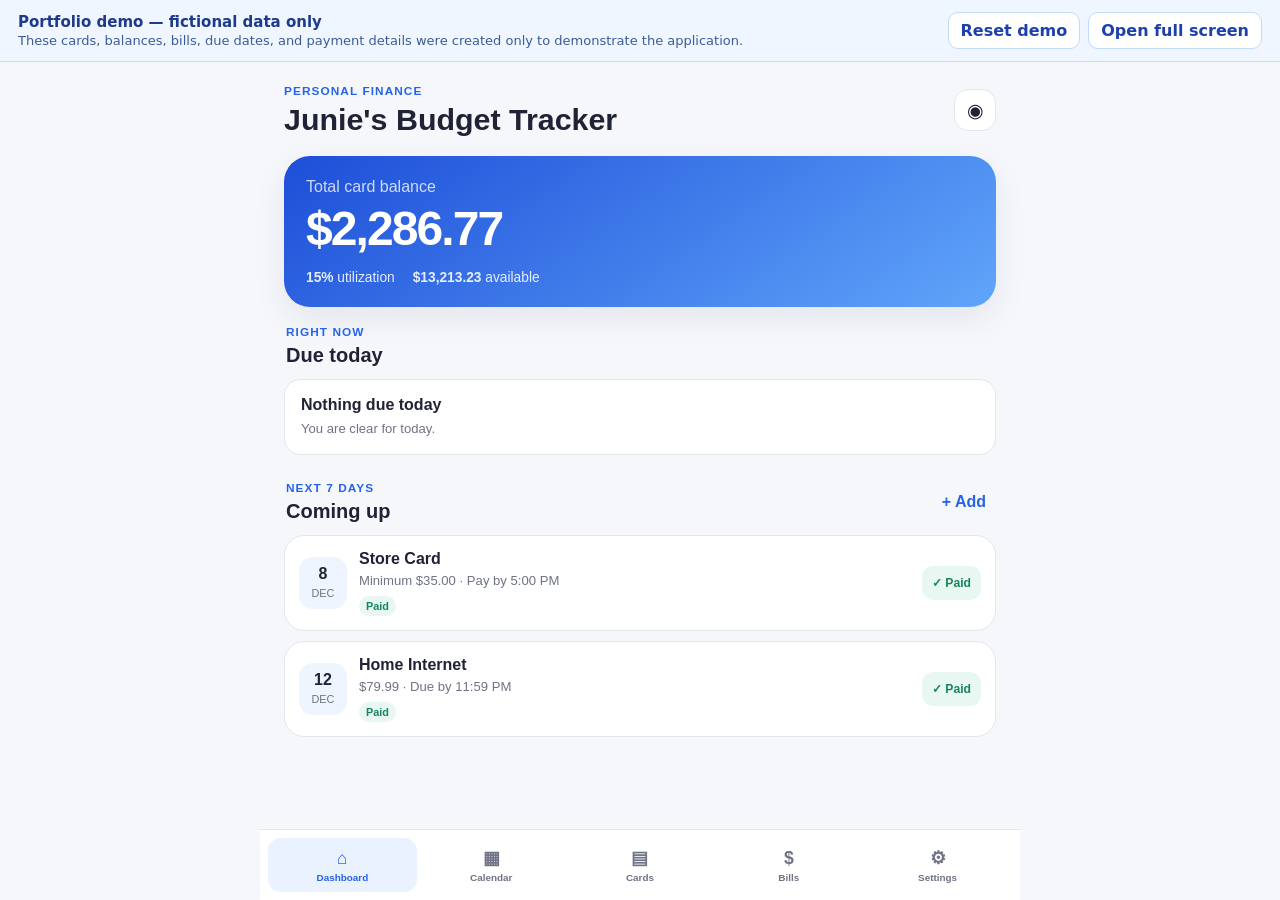
==== demo.html @ f412a0dd "Add portfolio demo page with fictional budget data" ====
<!doctype html>
<html lang="en">
<head>
  <meta charset="utf-8" />
  <meta name="viewport" content="width=device-width, initial-scale=1" />
  <meta name="theme-color" content="#2563eb" />
  <title>Junie's Budget Tracker — Portfolio Demo</title>
  <style>
    * { box-sizing: border-box; }
    html, body { margin: 0; width: 100%; height: 100%; font-family: Inter, ui-sans-serif, system-ui, -apple-system, BlinkMacSystemFont, "Segoe UI", sans-serif; background: #f5f7fb; color: #172033; }
    body { display: grid; grid-template-rows: auto 1fr; overflow: hidden; }
    .demo-bar { display: flex; align-items: center; justify-content: space-between; gap: 16px; padding: 12px 18px; background: #eff6ff; border-bottom: 1px solid #bfdbfe; color: #1e3a8a; }
    .demo-copy { min-width: 0; }
    .demo-copy strong { display: block; font-size: 15px; }
    .demo-copy span { display: block; margin-top: 2px; font-size: 13px; font-weight: 500; color: #3b5c9a; }
    .demo-actions { display: flex; gap: 8px; flex: 0 0 auto; }
    button, a { border: 1px solid #bfdbfe; border-radius: 10px; background: white; color: #1e40af; font: inherit; font-weight: 700; padding: 8px 12px; text-decoration: none; cursor: pointer; }
    button:hover, a:hover { background: #dbeafe; }
    iframe { display: block; width: 100%; height: 100%; border: 0; background: #f5f7fb; }
    @media (max-width: 680px) {
      .demo-bar { align-items: flex-start; flex-direction: column; padding: 10px 12px; gap: 8px; }
      .demo-actions { width: 100%; }
      button, a { flex: 1; text-align: center; padding: 7px 9px; font-size: 13px; }
    }
  </style>
</head>
<body>
  <header class="demo-bar">
    <div class="demo-copy">
      <strong>Portfolio demo — fictional data only</strong>
      <span>These cards, balances, bills, due dates, and payment details were created only to demonstrate the application.</span>
    </div>
    <div class="demo-actions">
      <button id="resetDemo" type="button">Reset demo</button>
      <a id="openFull" href="./" target="_blank" rel="noopener">Open full screen</a>
    </div>
  </header>
  <iframe id="appFrame" title="Junie's Budget Tracker demo" src="./"></iframe>

  <script>
    const STORAGE_KEY = 'junies-budget-tracker-v1';

    function monthKey(date = new Date()) {
      return `${date.getFullYear()}-${String(date.getMonth() + 1).padStart(2, '0')}`;
    }

    function seedDemo() {
      const currentMonth = monthKey();
      const demoState = {
        cards: [
          {
            id: 'demo-card-everyday', name: 'Everyday Rewards', balance: 684.22, limit: 5000,
            statementBalance: 684.22, minimumPayment: 45, dueDay: 18, dueTime: '17:00', autopay: false,
            notes: 'Fictional demo account', paidMonths: [], monthlyPaidAmounts: {},
            balanceAnchorMonth: currentMonth, monthlyBalanceOverrides: { [currentMonth]: 684.22 }
          },
          {
            id: 'demo-card-travel', name: 'Travel Card', balance: 1290.40, limit: 8000,
            statementBalance: 1290.40, minimumPayment: 60, dueDay: 24, dueTime: '20:00', autopay: true,
            notes: 'Fictional demo account', paidMonths: [], monthlyPaidAmounts: {},
            balanceAnchorMonth: currentMonth, monthlyBalanceOverrides: { [currentMonth]: 1290.40 }
          },
          {
            id: 'demo-card-store', name: 'Store Card', balance: 312.15, limit: 2500,
            statementBalance: 347.15, minimumPayment: 35, dueDay: 8, dueTime: '17:00', autopay: false,
            notes: 'Fictional demo account', paidMonths: [currentMonth], monthlyPaidAmounts: { [currentMonth]: 35 },
            balanceAnchorMonth: currentMonth, monthlyBalanceOverrides: { [currentMonth]: 312.15 }
          }
        ],
        bills: [
          { id: 'demo-bill-rent', name: 'Rent', amount: 1450, recurring: true, recurrenceType: 'monthly', dueDay: 1, category: 'Housing', autopay: false, notes: 'Fictional demo bill', paidMonths: [currentMonth] },
          { id: 'demo-bill-internet', name: 'Home Internet', amount: 79.99, recurring: true, recurrenceType: 'monthly', dueDay: 12, dueTime: '23:59', category: 'Utilities', autopay: true, notes: 'Fictional demo bill', paidMonths: [currentMonth] },
          { id: 'demo-bill-insurance', name: 'Car Insurance', amount: 142.50, recurring: true, recurrenceType: 'monthly', dueDay: 16, category: 'Transportation', autopay: true, notes: 'Fictional demo bill', paidMonths: [] },
          { id: 'demo-bill-phone', name: 'Phone', amount: 65, recurring: true, recurrenceType: 'monthly', dueDay: 20, category: 'Utilities', autopay: false, notes: 'Fictional demo bill', paidMonths: [] },
          { id: 'demo-bill-streaming', name: 'Streaming Bundle', amount: 18.99, recurring: true, recurrenceType: 'monthly', dueDay: 25, category: 'Subscriptions', autopay: true, notes: 'Fictional demo bill', paidMonths: [] }
        ],
        settings: { hideByDefault: false }
      };
      localStorage.setItem(STORAGE_KEY, JSON.stringify(demoState));
    }

    seedDemo();

    const frame = document.getElementById('appFrame');
    document.getElementById('resetDemo').addEventListener('click', () => {
      seedDemo();
      frame.src = `./?demo-reset=${Date.now()}`;
    });
    document.getElementById('openFull').addEventListener('click', () => seedDemo());
  </script>
</body>
</html>
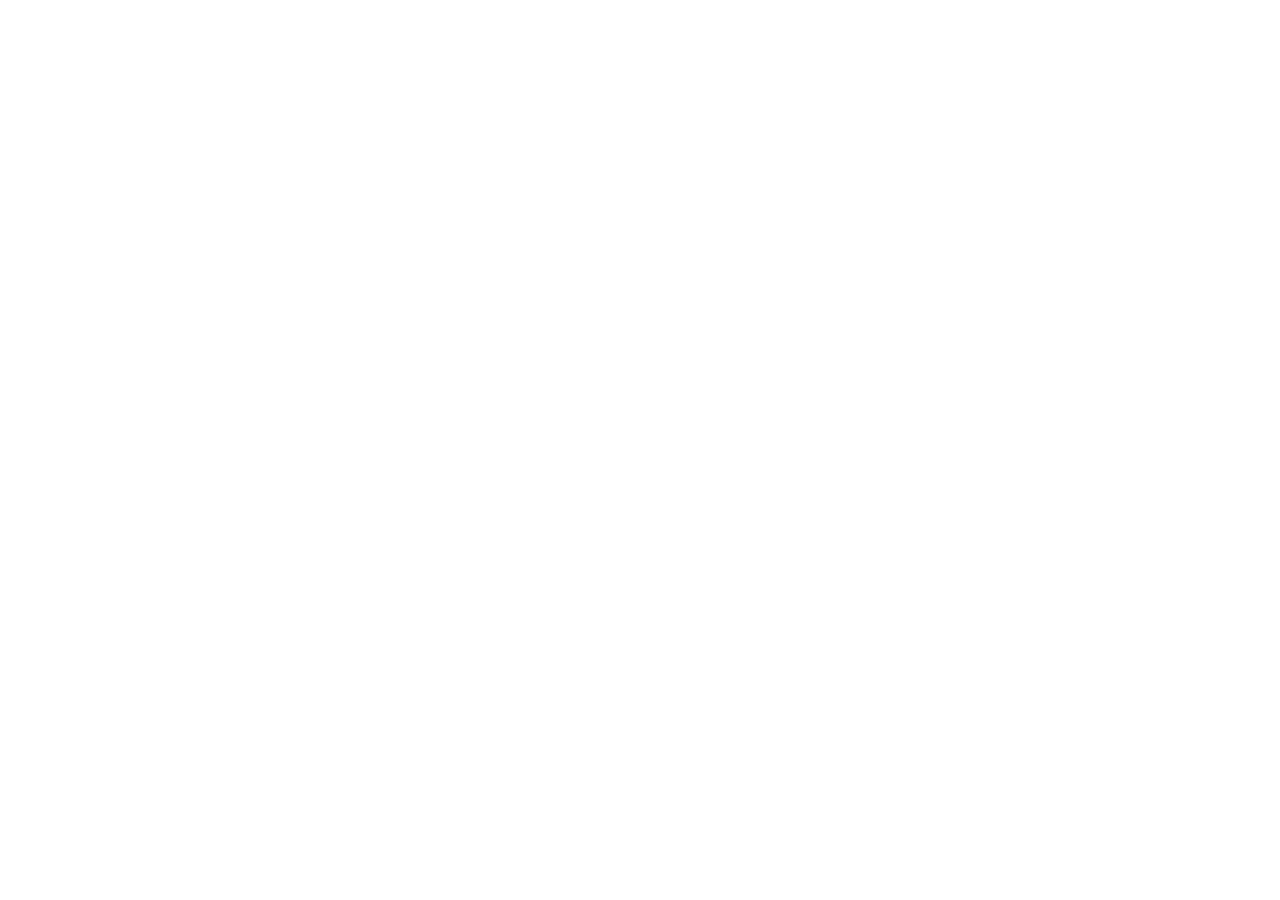
==== commit 8313d5fa: "Isolate portfolio demo from normal tracker storage" ====
--- a/demo.html
+++ b/demo.html
@@ -3,90 +3,23 @@
 <head>
   <meta charset="utf-8" />
   <meta name="viewport" content="width=device-width, initial-scale=1" />
-  <meta name="theme-color" content="#2563eb" />
+  <meta name="robots" content="noindex" />
   <title>Junie's Budget Tracker — Portfolio Demo</title>
+  <meta http-equiv="refresh" content="0; url=https://junies-budget-tracker-jsclc.vercel.app/?demo=1" />
   <style>
-    * { box-sizing: border-box; }
-    html, body { margin: 0; width: 100%; height: 100%; font-family: Inter, ui-sans-serif, system-ui, -apple-system, BlinkMacSystemFont, "Segoe UI", sans-serif; background: #f5f7fb; color: #172033; }
-    body { display: grid; grid-template-rows: auto 1fr; overflow: hidden; }
-    .demo-bar { display: flex; align-items: center; justify-content: space-between; gap: 16px; padding: 12px 18px; background: #eff6ff; border-bottom: 1px solid #bfdbfe; color: #1e3a8a; }
-    .demo-copy { min-width: 0; }
-    .demo-copy strong { display: block; font-size: 15px; }
-    .demo-copy span { display: block; margin-top: 2px; font-size: 13px; font-weight: 500; color: #3b5c9a; }
-    .demo-actions { display: flex; gap: 8px; flex: 0 0 auto; }
-    button, a { border: 1px solid #bfdbfe; border-radius: 10px; background: white; color: #1e40af; font: inherit; font-weight: 700; padding: 8px 12px; text-decoration: none; cursor: pointer; }
-    button:hover, a:hover { background: #dbeafe; }
-    iframe { display: block; width: 100%; height: 100%; border: 0; background: #f5f7fb; }
-    @media (max-width: 680px) {
-      .demo-bar { align-items: flex-start; flex-direction: column; padding: 10px 12px; gap: 8px; }
-      .demo-actions { width: 100%; }
-      button, a { flex: 1; text-align: center; padding: 7px 9px; font-size: 13px; }
-    }
+    body { margin: 0; min-height: 100vh; display: grid; place-items: center; padding: 24px; box-sizing: border-box; font-family: Inter, ui-sans-serif, system-ui, -apple-system, BlinkMacSystemFont, "Segoe UI", sans-serif; background: #f5f7fb; color: #172033; }
+    main { max-width: 620px; padding: 28px; border: 1px solid #dbe3ef; border-radius: 20px; background: white; box-shadow: 0 12px 36px rgba(15, 23, 42, .08); }
+    h1 { margin: 0 0 10px; }
+    p { line-height: 1.6; color: #5b677d; }
+    a { color: #1d4ed8; font-weight: 700; }
   </style>
 </head>
 <body>
-  <header class="demo-bar">
-    <div class="demo-copy">
-      <strong>Portfolio demo — fictional data only</strong>
-      <span>These cards, balances, bills, due dates, and payment details were created only to demonstrate the application.</span>
-    </div>
-    <div class="demo-actions">
-      <button id="resetDemo" type="button">Reset demo</button>
-      <a id="openFull" href="./" target="_blank" rel="noopener">Open full screen</a>
-    </div>
-  </header>
-  <iframe id="appFrame" title="Junie's Budget Tracker demo" src="./"></iframe>
-
-  <script>
-    const STORAGE_KEY = 'junies-budget-tracker-v1';
-
-    function monthKey(date = new Date()) {
-      return `${date.getFullYear()}-${String(date.getMonth() + 1).padStart(2, '0')}`;
-    }
-
-    function seedDemo() {
-      const currentMonth = monthKey();
-      const demoState = {
-        cards: [
-          {
-            id: 'demo-card-everyday', name: 'Everyday Rewards', balance: 684.22, limit: 5000,
-            statementBalance: 684.22, minimumPayment: 45, dueDay: 18, dueTime: '17:00', autopay: false,
-            notes: 'Fictional demo account', paidMonths: [], monthlyPaidAmounts: {},
-            balanceAnchorMonth: currentMonth, monthlyBalanceOverrides: { [currentMonth]: 684.22 }
-          },
-          {
-            id: 'demo-card-travel', name: 'Travel Card', balance: 1290.40, limit: 8000,
-            statementBalance: 1290.40, minimumPayment: 60, dueDay: 24, dueTime: '20:00', autopay: true,
-            notes: 'Fictional demo account', paidMonths: [], monthlyPaidAmounts: {},
-            balanceAnchorMonth: currentMonth, monthlyBalanceOverrides: { [currentMonth]: 1290.40 }
-          },
-          {
-            id: 'demo-card-store', name: 'Store Card', balance: 312.15, limit: 2500,
-            statementBalance: 347.15, minimumPayment: 35, dueDay: 8, dueTime: '17:00', autopay: false,
-            notes: 'Fictional demo account', paidMonths: [currentMonth], monthlyPaidAmounts: { [currentMonth]: 35 },
-            balanceAnchorMonth: currentMonth, monthlyBalanceOverrides: { [currentMonth]: 312.15 }
-          }
-        ],
-        bills: [
-          { id: 'demo-bill-rent', name: 'Rent', amount: 1450, recurring: true, recurrenceType: 'monthly', dueDay: 1, category: 'Housing', autopay: false, notes: 'Fictional demo bill', paidMonths: [currentMonth] },
-          { id: 'demo-bill-internet', name: 'Home Internet', amount: 79.99, recurring: true, recurrenceType: 'monthly', dueDay: 12, dueTime: '23:59', category: 'Utilities', autopay: true, notes: 'Fictional demo bill', paidMonths: [currentMonth] },
-          { id: 'demo-bill-insurance', name: 'Car Insurance', amount: 142.50, recurring: true, recurrenceType: 'monthly', dueDay: 16, category: 'Transportation', autopay: true, notes: 'Fictional demo bill', paidMonths: [] },
-          { id: 'demo-bill-phone', name: 'Phone', amount: 65, recurring: true, recurrenceType: 'monthly', dueDay: 20, category: 'Utilities', autopay: false, notes: 'Fictional demo bill', paidMonths: [] },
-          { id: 'demo-bill-streaming', name: 'Streaming Bundle', amount: 18.99, recurring: true, recurrenceType: 'monthly', dueDay: 25, category: 'Subscriptions', autopay: true, notes: 'Fictional demo bill', paidMonths: [] }
-        ],
-        settings: { hideByDefault: false }
-      };
-      localStorage.setItem(STORAGE_KEY, JSON.stringify(demoState));
-    }
-
-    seedDemo();
-
-    const frame = document.getElementById('appFrame');
-    document.getElementById('resetDemo').addEventListener('click', () => {
-      seedDemo();
-      frame.src = `./?demo-reset=${Date.now()}`;
-    });
-    document.getElementById('openFull').addEventListener('click', () => seedDemo());
-  </script>
+  <main>
+    <h1>Opening the portfolio demo…</h1>
+    <p>The demo uses fictional financial data and a separate browser-storage origin from the normal tracker.</p>
+    <p><a href="https://junies-budget-tracker-jsclc.vercel.app/?demo=1">Open the demo</a></p>
+  </main>
+  <script>window.location.replace('https://junies-budget-tracker-jsclc.vercel.app/?demo=1');</script>
 </body>
-</html>
+</html>
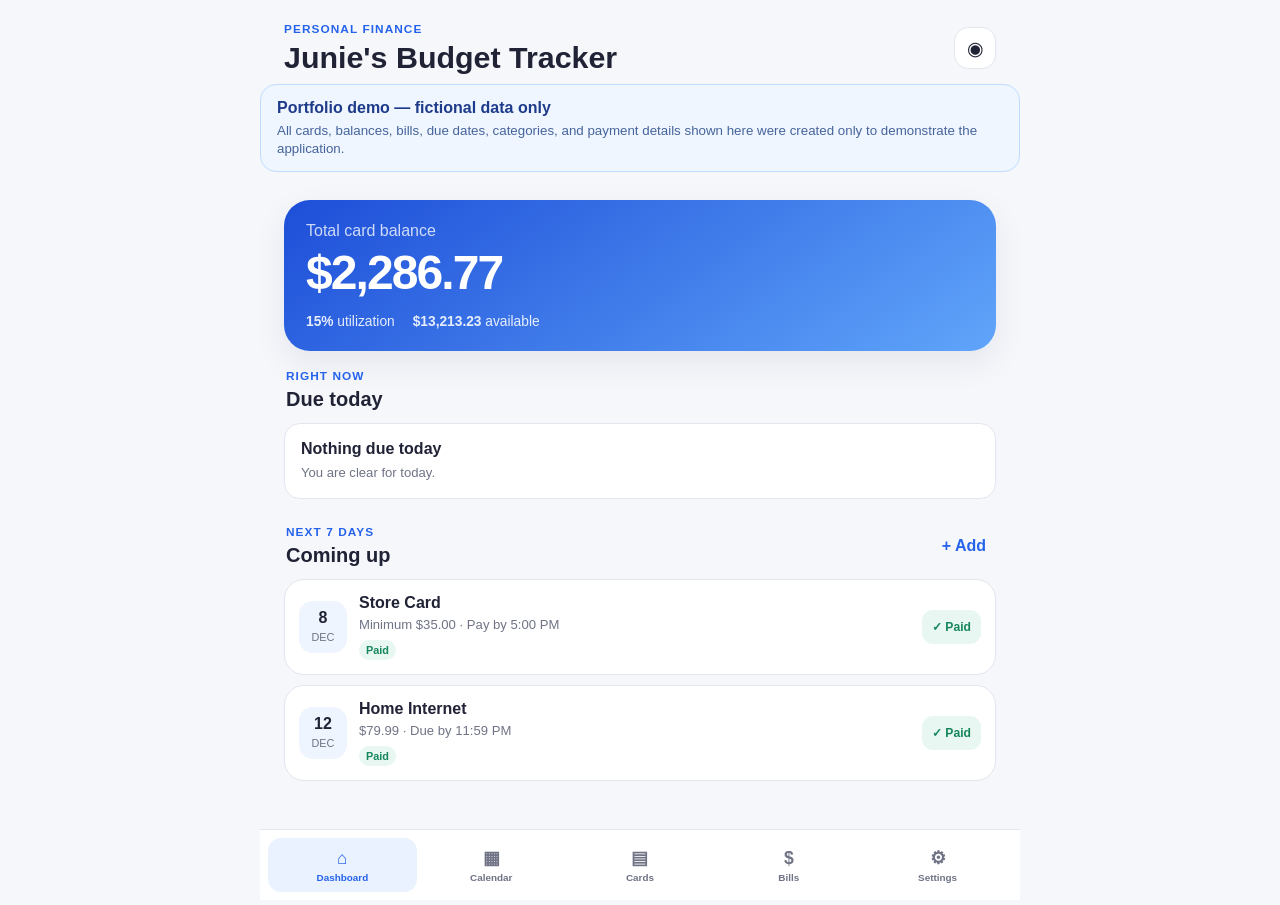
==== commit b66c4f1e: "Make portfolio demo public with isolated local storage" ====
--- a/demo.html
+++ b/demo.html
@@ -2,24 +2,126 @@
 <html lang="en">
 <head>
   <meta charset="utf-8" />
-  <meta name="viewport" content="width=device-width, initial-scale=1" />
+  <meta name="viewport" content="width=device-width, initial-scale=1, viewport-fit=cover" />
+  <meta name="theme-color" content="#2563eb" />
   <meta name="robots" content="noindex" />
+  <meta name="description" content="Portfolio demo of Junie's Budget Tracker using fictional financial data." />
   <title>Junie's Budget Tracker — Portfolio Demo</title>
-  <meta http-equiv="refresh" content="0; url=https://junies-budget-tracker-jsclc.vercel.app/?demo=1" />
+  <link rel="icon" href="icon.svg" type="image/svg+xml" />
+  <link rel="stylesheet" href="styles.css" />
+  <link rel="stylesheet" href="payments.css" />
+  <link rel="stylesheet" href="v11.css" />
+  <link rel="stylesheet" href="v12.css" />
   <style>
-    body { margin: 0; min-height: 100vh; display: grid; place-items: center; padding: 24px; box-sizing: border-box; font-family: Inter, ui-sans-serif, system-ui, -apple-system, BlinkMacSystemFont, "Segoe UI", sans-serif; background: #f5f7fb; color: #172033; }
-    main { max-width: 620px; padding: 28px; border: 1px solid #dbe3ef; border-radius: 20px; background: white; box-shadow: 0 12px 36px rgba(15, 23, 42, .08); }
-    h1 { margin: 0 0 10px; }
-    p { line-height: 1.6; color: #5b677d; }
-    a { color: #1d4ed8; font-weight: 700; }
+    :root { --surface-soft: #eef5ff; --accent: #2563eb; --accent-dark: #1d4ed8; --accent-soft: #eaf2ff; }
+    button:focus-visible, input:focus-visible, textarea:focus-visible { outline-color: rgba(37, 99, 235, 0.28); }
+    .hero-card { background: linear-gradient(145deg, #1d4ed8, #60a5fa); }
+    .portfolio-demo-banner { margin: 0 auto 18px; max-width: 1080px; padding: 12px 16px; border: 1px solid #bfdbfe; border-radius: 16px; background: #eff6ff; color: #1e3a8a; font-weight: 700; line-height: 1.4; }
+    .portfolio-demo-banner small { display: block; margin-top: 2px; color: #46649b; font-weight: 500; }
   </style>
 </head>
 <body>
-  <main>
-    <h1>Opening the portfolio demo…</h1>
-    <p>The demo uses fictional financial data and a separate browser-storage origin from the normal tracker.</p>
-    <p><a href="https://junies-budget-tracker-jsclc.vercel.app/?demo=1">Open the demo</a></p>
-  </main>
-  <script>window.location.replace('https://junies-budget-tracker-jsclc.vercel.app/?demo=1');</script>
+  <div class="app-shell">
+    <header class="topbar">
+      <div>
+        <p class="eyebrow">Personal finance</p>
+        <h1>Junie's Budget Tracker</h1>
+      </div>
+      <button class="icon-button" id="privacyToggle" type="button" aria-label="Hide balances" title="Hide balances">◉</button>
+    </header>
+
+    <aside class="portfolio-demo-banner" role="note">
+      Portfolio demo — fictional data only
+      <small>All cards, balances, bills, due dates, categories, and payment details shown here were created only to demonstrate the application.</small>
+    </aside>
+
+    <main>
+      <section class="view active" id="dashboardView" aria-labelledby="dashboardTab">
+        <div class="hero-card">
+          <div><p class="muted">Total card balance</p><p class="hero-amount money" id="totalBalance">$0.00</p></div>
+          <div class="hero-meta"><span><strong id="utilization">0%</strong> utilization</span><span><strong class="money" id="availableCredit">$0.00</strong> available</span></div>
+        </div>
+        <div class="metric-grid">
+          <article class="metric-card"><span class="metric-label">Due this month</span><strong class="metric-value money" id="dueThisMonth">$0.00</strong></article>
+          <article class="metric-card"><span class="metric-label">Remaining</span><strong class="metric-value money" id="remainingThisMonth">$0.00</strong></article>
+          <article class="metric-card"><span class="metric-label">Next payment</span><strong class="metric-value" id="nextPayment">Nothing due</strong></article>
+          <article class="metric-card"><span class="metric-label">Paid</span><strong class="metric-value" id="paidCount">0 / 0</strong></article>
+        </div>
+        <div class="section-heading"><div><p class="eyebrow">This month</p><h2>Upcoming payments</h2></div><button class="text-button" id="quickAddButton" type="button">+ Add</button></div>
+        <div class="stack" id="upcomingList"></div>
+      </section>
+
+      <section class="view" id="calendarView" aria-labelledby="calendarTab" hidden>
+        <div class="calendar-toolbar"><button class="icon-button" id="prevMonth" type="button" aria-label="Previous month">‹</button><div class="calendar-title-wrap"><p class="eyebrow">Due-date calendar</p><h2 id="calendarTitle">Month</h2></div><button class="icon-button" id="nextMonth" type="button" aria-label="Next month">›</button></div>
+        <div class="calendar-weekdays" aria-hidden="true"><span>Sun</span><span>Mon</span><span>Tue</span><span>Wed</span><span>Thu</span><span>Fri</span><span>Sat</span></div>
+        <div class="calendar-grid" id="calendarGrid"></div>
+        <p class="helper">Tap a payment in the calendar to edit it or mark it paid.</p>
+      </section>
+
+      <section class="view" id="accountsView" aria-labelledby="accountsTab" hidden>
+        <div class="section-heading top-section-heading"><div><p class="eyebrow">Manage</p><h2>Cards & bills</h2></div><button class="primary-button compact" id="addItemButton" type="button">+ Add</button></div>
+        <div class="segmented" role="tablist" aria-label="Cards and bills"><button class="segment active" id="cardsSegment" type="button" role="tab" aria-selected="true">Credit cards</button><button class="segment" id="billsSegment" type="button" role="tab" aria-selected="false">Bills</button></div>
+        <div class="stack" id="cardsList"></div><div class="stack" id="billsList" hidden></div>
+      </section>
+
+      <section class="view" id="settingsView" aria-labelledby="settingsTab" hidden>
+        <div class="top-section-heading"><p class="eyebrow">Preferences</p><h2>Settings & backup</h2></div>
+        <div class="settings-group"><div class="setting-row"><div><strong>Hide balances by default</strong><p class="muted">Mask dollar amounts whenever you open the tracker.</p></div><label class="switch" aria-label="Hide balances by default"><input type="checkbox" id="hideByDefault" /><span></span></label></div></div>
+        <div class="settings-group"><h3>Backup your data</h3><p class="muted">Version 1 stores your information only in this browser. Export a backup before clearing browser data or switching phones.</p><div class="button-row"><button class="secondary-button" id="exportButton" type="button">Export backup</button><button class="secondary-button" id="importButton" type="button">Import backup</button><input id="importFile" type="file" accept="application/json,.json" hidden /></div></div>
+        <div class="settings-group danger-zone"><h3>Monthly status</h3><p class="muted">Clear paid checkmarks for the currently selected calendar month without deleting your cards or bills.</p><button class="secondary-button" id="resetPaidButton" type="button">Reset this month's paid status</button></div>
+        <div class="privacy-note"><strong>Privacy note</strong><p>Use card nicknames only. Do not enter full card numbers, passwords, security codes, or bank account numbers.</p></div>
+      </section>
+    </main>
+
+    <nav class="bottom-nav" aria-label="Primary navigation"><button class="nav-item active" id="dashboardTab" data-view="dashboardView" type="button"><span>⌂</span>Dashboard</button><button class="nav-item" id="calendarTab" data-view="calendarView" type="button"><span>▦</span>Calendar</button><button class="nav-item" id="accountsTab" data-view="accountsView" type="button"><span>▤</span>Cards & bills</button><button class="nav-item" id="settingsTab" data-view="settingsView" type="button"><span>⚙</span>Settings</button></nav>
+  </div>
+
+  <dialog id="itemDialog">
+    <form method="dialog" id="itemForm" class="dialog-card">
+      <div class="dialog-header"><div><p class="eyebrow" id="dialogEyebrow">New item</p><h2 id="dialogTitle">Add credit card</h2></div><button class="icon-button" id="closeDialogButton" value="cancel" aria-label="Close">×</button></div>
+      <input type="hidden" id="itemId" /><input type="hidden" id="itemType" />
+      <label><span>Name</span><input id="itemName" type="text" maxlength="50" placeholder="e.g. Discover" required /></label>
+      <div id="cardFields"><div class="field-grid"><label><span>Current balance</span><input id="cardBalance" type="number" min="0" step="0.01" inputmode="decimal" /></label><label><span>Credit limit</span><input id="cardLimit" type="number" min="0" step="0.01" inputmode="decimal" /></label></div><div class="field-grid"><label><span>Statement balance</span><input id="statementBalance" type="number" min="0" step="0.01" inputmode="decimal" /></label><label><span>Minimum payment</span><input id="minimumPayment" type="number" min="0" step="0.01" inputmode="decimal" /></label></div><label><span>Monthly due day</span><input id="cardDueDay" type="number" min="1" max="31" inputmode="numeric" placeholder="24" /></label></div>
+      <div id="billFields" hidden><label><span>Amount</span><input id="billAmount" type="number" min="0" step="0.01" inputmode="decimal" /></label><label class="checkbox-row"><input id="billRecurring" type="checkbox" checked /> <span>Repeats every month</span></label><label id="billDueDayWrap"><span>Monthly due day</span><input id="billDueDay" type="number" min="1" max="31" inputmode="numeric" placeholder="15" /></label><label id="billDateWrap" hidden><span>One-time due date</span><input id="billDate" type="date" /></label></div>
+      <label><span>Notes <small>(optional)</small></span><textarea id="itemNotes" rows="3" maxlength="200" placeholder="Anything helpful to remember"></textarea></label>
+      <div class="dialog-actions"><button class="danger-button" id="deleteItemButton" type="button" hidden>Delete</button><span class="dialog-spacer"></span><button class="secondary-button" value="cancel" type="button" id="cancelDialogButton">Cancel</button><button class="primary-button" type="submit">Save</button></div>
+    </form>
+  </dialog>
+
+  <div class="toast" id="toast" role="status" aria-live="polite"></div>
+  <script>
+    (async () => {
+      const demoStorageKey = 'junies-budget-tracker-demo-v1';
+      const currentMonth = `${new Date().getFullYear()}-${String(new Date().getMonth() + 1).padStart(2, '0')}`;
+      const demoState = {
+        cards: [
+          { id: 'demo-card-everyday', name: 'Everyday Rewards', balance: 684.22, limit: 5000, statementBalance: 684.22, minimumPayment: 45, dueDay: 18, dueTime: '17:00', autopay: false, notes: 'Fictional demo account', paidMonths: [], monthlyPaidAmounts: {}, balanceAnchorMonth: currentMonth, monthlyBalanceOverrides: { [currentMonth]: 684.22 } },
+          { id: 'demo-card-travel', name: 'Travel Card', balance: 1290.40, limit: 8000, statementBalance: 1290.40, minimumPayment: 60, dueDay: 24, dueTime: '20:00', autopay: true, notes: 'Fictional demo account', paidMonths: [], monthlyPaidAmounts: {}, balanceAnchorMonth: currentMonth, monthlyBalanceOverrides: { [currentMonth]: 1290.40 } },
+          { id: 'demo-card-store', name: 'Store Card', balance: 312.15, limit: 2500, statementBalance: 347.15, minimumPayment: 35, dueDay: 8, dueTime: '17:00', autopay: false, notes: 'Fictional demo account', paidMonths: [currentMonth], monthlyPaidAmounts: { [currentMonth]: 35 }, balanceAnchorMonth: currentMonth, monthlyBalanceOverrides: { [currentMonth]: 312.15 } }
+        ],
+        bills: [
+          { id: 'demo-bill-rent', name: 'Rent', amount: 1450, recurring: true, recurrenceType: 'monthly', dueDay: 1, category: 'Housing', autopay: false, notes: 'Fictional demo bill', paidMonths: [currentMonth] },
+          { id: 'demo-bill-internet', name: 'Home Internet', amount: 79.99, recurring: true, recurrenceType: 'monthly', dueDay: 12, dueTime: '23:59', category: 'Utilities', autopay: true, notes: 'Fictional demo bill', paidMonths: [currentMonth] },
+          { id: 'demo-bill-insurance', name: 'Car Insurance', amount: 142.50, recurring: true, recurrenceType: 'monthly', dueDay: 16, category: 'Transportation', autopay: true, notes: 'Fictional demo bill', paidMonths: [] },
+          { id: 'demo-bill-phone', name: 'Phone', amount: 65, recurring: true, recurrenceType: 'monthly', dueDay: 20, category: 'Utilities', autopay: false, notes: 'Fictional demo bill', paidMonths: [] },
+          { id: 'demo-bill-streaming', name: 'Streaming Bundle', amount: 18.99, recurring: true, recurrenceType: 'monthly', dueDay: 25, category: 'Subscriptions', autopay: true, notes: 'Fictional demo bill', paidMonths: [] }
+        ],
+        settings: { hideByDefault: false }
+      };
+      localStorage.setItem(demoStorageKey, JSON.stringify(demoState));
+
+      const files = ['app.js', 'payments.js', 'v11.js', 'push.js', 'v12.js'];
+      const source = await Promise.all(files.map(async (file) => {
+        const response = await fetch(file, { cache: 'no-store' });
+        if (!response.ok) throw new Error(`Unable to load ${file}`);
+        return response.text();
+      }));
+      source[0] = source[0].replace("const STORAGE_KEY = 'junies-budget-tracker-v1';", `const STORAGE_KEY = '${demoStorageKey}';`);
+      new Function(source.join('\n;\n'))();
+    })().catch((error) => {
+      console.error(error);
+      document.querySelector('main').innerHTML = '<div class="empty-state"><strong>Demo could not load</strong><p>Please refresh the page.</p></div>';
+    });
+  </script>
 </body>
 </html>
--- a/styles.css
+++ b/styles.css
@@ -0,0 +1,169 @@
+:root {
+  --bg: #f6f7fb;
+  --surface: #ffffff;
+  --surface-soft: #f0efff;
+  --text: #202235;
+  --muted: #6f7385;
+  --border: #e4e6ef;
+  --accent: #6d5dfc;
+  --accent-dark: #5849e8;
+  --accent-soft: #ece9ff;
+  --success: #15865b;
+  --success-soft: #e8f7f1;
+  --warning: #b46411;
+  --warning-soft: #fff3e1;
+  --danger: #c43f4f;
+  --danger-soft: #fff0f2;
+  --shadow: 0 12px 32px rgba(31, 35, 68, 0.08);
+  --radius: 20px;
+}
+
+* { box-sizing: border-box; }
+html { -webkit-text-size-adjust: 100%; }
+body {
+  margin: 0;
+  background: var(--bg);
+  color: var(--text);
+  font-family: Inter, ui-sans-serif, -apple-system, BlinkMacSystemFont, "Segoe UI", sans-serif;
+}
+button, input, textarea { font: inherit; }
+button { cursor: pointer; }
+button:focus-visible, input:focus-visible, textarea:focus-visible { outline: 3px solid rgba(109, 93, 252, 0.28); outline-offset: 2px; }
+
+.app-shell { min-height: 100svh; max-width: 760px; margin: 0 auto; padding-bottom: 96px; }
+.topbar { display: flex; align-items: center; justify-content: space-between; gap: 16px; padding: 22px 18px 10px; }
+h1, h2, h3, p { margin-top: 0; }
+h1 { margin-bottom: 0; font-size: clamp(1.45rem, 6vw, 1.9rem); line-height: 1.1; }
+h2 { margin-bottom: 0; font-size: 1.25rem; }
+h3 { font-size: 1rem; }
+.eyebrow { margin-bottom: 5px; color: var(--accent); font-size: .74rem; font-weight: 800; letter-spacing: .09em; text-transform: uppercase; }
+.muted { color: var(--muted); }
+.helper { color: var(--muted); font-size: .82rem; }
+.view { padding: 10px 16px 28px; }
+
+.hero-card { padding: 22px; border-radius: 26px; background: linear-gradient(145deg, #6556f7, #8175ff); color: white; box-shadow: var(--shadow); }
+.hero-card .muted { margin-bottom: 5px; color: rgba(255,255,255,.78); }
+.hero-amount { margin: 0; font-size: clamp(2rem, 10vw, 3rem); font-weight: 800; letter-spacing: -.04em; }
+.hero-meta { display: flex; flex-wrap: wrap; gap: 8px 18px; margin-top: 14px; font-size: .86rem; color: rgba(255,255,255,.88); }
+
+.metric-grid { display: grid; grid-template-columns: repeat(2, minmax(0,1fr)); gap: 10px; margin-top: 12px; }
+.metric-card { min-height: 90px; padding: 15px; border: 1px solid var(--border); border-radius: 18px; background: var(--surface); }
+.metric-label { display: block; margin-bottom: 8px; color: var(--muted); font-size: .8rem; }
+.metric-value { display: block; font-size: 1.06rem; line-height: 1.25; }
+
+.section-heading, .calendar-toolbar { display: flex; align-items: center; justify-content: space-between; gap: 12px; margin: 26px 2px 12px; }
+.top-section-heading { margin-top: 6px; margin-bottom: 16px; }
+.top-section-heading .eyebrow { margin-bottom: 5px; }
+
+.stack { display: grid; gap: 10px; }
+.empty-state { padding: 24px 18px; border: 1px dashed #cfd3df; border-radius: var(--radius); background: rgba(255,255,255,.55); text-align: center; }
+.empty-state strong { display: block; margin-bottom: 6px; }
+.empty-state p { margin-bottom: 14px; color: var(--muted); font-size: .9rem; }
+
+.payment-row, .account-card { display: flex; align-items: center; gap: 12px; padding: 14px; border: 1px solid var(--border); border-radius: var(--radius); background: var(--surface); }
+.payment-date { flex: 0 0 48px; padding: 8px 4px; border-radius: 14px; background: var(--surface-soft); text-align: center; }
+.payment-date strong { display: block; font-size: 1rem; }
+.payment-date span { font-size: .68rem; color: var(--muted); text-transform: uppercase; }
+.payment-main, .account-main { flex: 1; min-width: 0; }
+.payment-main strong, .account-main strong { display: block; overflow: hidden; white-space: nowrap; text-overflow: ellipsis; }
+.payment-main p, .account-main p { margin: 4px 0 0; color: var(--muted); font-size: .82rem; }
+.payment-actions { display: flex; align-items: center; gap: 8px; }
+.amount { font-weight: 800; white-space: nowrap; }
+.status { display: inline-flex; align-items: center; gap: 5px; margin-top: 6px; padding: 4px 7px; border-radius: 999px; font-size: .68rem; font-weight: 800; }
+.status.paid { background: var(--success-soft); color: var(--success); }
+.status.overdue { background: var(--danger-soft); color: var(--danger); }
+.status.soon { background: var(--warning-soft); color: var(--warning); }
+.status.upcoming { background: #eef1f7; color: #5d6474; }
+
+.account-card { align-items: flex-start; }
+.account-icon { display: grid; place-items: center; width: 42px; height: 42px; flex: 0 0 42px; border-radius: 14px; background: var(--accent-soft); color: var(--accent); font-weight: 900; }
+.account-details { display: flex; flex-wrap: wrap; gap: 6px 12px; margin-top: 8px; color: var(--muted); font-size: .78rem; }
+.util-bar { height: 7px; margin-top: 10px; overflow: hidden; border-radius: 999px; background: #ebedf4; }
+.util-bar > span { display: block; height: 100%; border-radius: inherit; background: var(--accent); }
+
+.primary-button, .secondary-button, .danger-button, .text-button, .icon-button, .segment, .nav-item { border: 0; }
+.primary-button, .secondary-button, .danger-button { min-height: 44px; padding: 10px 14px; border-radius: 14px; font-weight: 800; }
+.primary-button { background: var(--accent); color: white; }
+.primary-button:hover { background: var(--accent-dark); }
+.primary-button.compact { min-height: 40px; padding: 8px 12px; }
+.secondary-button { border: 1px solid var(--border); background: var(--surface); color: var(--text); }
+.danger-button { background: var(--danger-soft); color: var(--danger); }
+.text-button { padding: 8px; background: transparent; color: var(--accent); font-weight: 800; }
+.icon-button { display: grid; place-items: center; width: 42px; height: 42px; border: 1px solid var(--border); border-radius: 14px; background: var(--surface); color: var(--text); font-size: 1.2rem; }
+.mini-button { min-height: 34px; padding: 7px 9px; border: 1px solid var(--border); border-radius: 11px; background: var(--surface); color: var(--text); font-size: .76rem; font-weight: 800; }
+.mini-button.paid { border-color: transparent; background: var(--success-soft); color: var(--success); }
+
+.segmented { display: grid; grid-template-columns: 1fr 1fr; padding: 4px; margin-bottom: 14px; border-radius: 14px; background: #e9ebf2; }
+.segment { min-height: 40px; border-radius: 11px; background: transparent; color: var(--muted); font-weight: 800; }
+.segment.active { background: var(--surface); color: var(--text); box-shadow: 0 2px 8px rgba(31,35,68,.08); }
+
+.calendar-title-wrap { text-align: center; }
+.calendar-weekdays, .calendar-grid { display: grid; grid-template-columns: repeat(7, minmax(0,1fr)); }
+.calendar-weekdays { padding: 0 2px 7px; color: var(--muted); font-size: .68rem; font-weight: 800; text-align: center; }
+.calendar-grid { overflow: hidden; border: 1px solid var(--border); border-radius: 18px; background: var(--border); gap: 1px; }
+.calendar-day { min-height: 88px; padding: 7px 5px; background: var(--surface); }
+.calendar-day.other-month { background: #fafafd; color: #a6a9b5; }
+.calendar-day.today .day-number { display: grid; place-items: center; width: 24px; height: 24px; border-radius: 50%; background: var(--accent); color: white; }
+.day-number { margin-bottom: 4px; font-size: .72rem; font-weight: 800; }
+.calendar-item { display: block; width: 100%; margin-top: 4px; padding: 4px 5px; overflow: hidden; border: 0; border-radius: 7px; background: var(--accent-soft); color: var(--text); font-size: .62rem; font-weight: 800; text-align: left; white-space: nowrap; text-overflow: ellipsis; }
+.calendar-item.paid { background: var(--success-soft); color: var(--success); text-decoration: line-through; }
+.calendar-item.overdue { background: var(--danger-soft); color: var(--danger); }
+.more-items { display: block; margin-top: 4px; color: var(--muted); font-size: .58rem; }
+
+.settings-group, .privacy-note { margin-bottom: 14px; padding: 18px; border: 1px solid var(--border); border-radius: var(--radius); background: var(--surface); }
+.settings-group h3 { margin-bottom: 6px; }
+.settings-group p { margin-bottom: 14px; font-size: .88rem; line-height: 1.5; }
+.setting-row { display: flex; align-items: center; justify-content: space-between; gap: 18px; }
+.setting-row p { margin: 4px 0 0; }
+.button-row { display: flex; flex-wrap: wrap; gap: 8px; }
+.privacy-note { background: var(--accent-soft); border-color: transparent; }
+.privacy-note p { margin: 6px 0 0; font-size: .84rem; line-height: 1.45; }
+.switch { position: relative; flex: 0 0 auto; }
+.switch input { position: absolute; opacity: 0; pointer-events: none; }
+.switch span { display: block; width: 48px; height: 28px; padding: 3px; border-radius: 99px; background: #cfd2dc; transition: .2s; }
+.switch span::after { content: ""; display: block; width: 22px; height: 22px; border-radius: 50%; background: white; transition: .2s; }
+.switch input:checked + span { background: var(--accent); }
+.switch input:checked + span::after { transform: translateX(20px); }
+
+.bottom-nav { position: fixed; z-index: 10; right: 0; bottom: 0; left: 0; display: grid; grid-template-columns: repeat(4,1fr); max-width: 760px; margin: 0 auto; padding: 8px 8px calc(8px + env(safe-area-inset-bottom)); border-top: 1px solid var(--border); background: rgba(255,255,255,.96); backdrop-filter: blur(14px); }
+.nav-item { display: flex; min-width: 0; min-height: 54px; flex-direction: column; align-items: center; justify-content: center; gap: 3px; border-radius: 13px; background: transparent; color: var(--muted); font-size: .67rem; font-weight: 800; }
+.nav-item span { font-size: 1.1rem; }
+.nav-item.active { background: var(--accent-soft); color: var(--accent); }
+
+#itemDialog { width: min(94vw, 560px); max-height: 88svh; padding: 0; border: 0; border-radius: 24px; background: transparent; }
+#itemDialog::backdrop { background: rgba(23,25,40,.48); backdrop-filter: blur(3px); }
+.dialog-card { max-height: 88svh; overflow-y: auto; padding: 20px; border-radius: 24px; background: var(--surface); }
+.dialog-header { display: flex; align-items: flex-start; justify-content: space-between; gap: 12px; margin-bottom: 18px; }
+.dialog-card label { display: block; margin-bottom: 13px; color: var(--text); font-size: .84rem; font-weight: 800; }
+.dialog-card label > span { display: block; margin-bottom: 6px; }
+.dialog-card small { color: var(--muted); font-weight: 500; }
+.dialog-card input[type="text"], .dialog-card input[type="number"], .dialog-card input[type="date"], .dialog-card textarea { width: 100%; min-height: 44px; padding: 10px 12px; border: 1px solid #d9dce6; border-radius: 12px; background: #fbfbfd; color: var(--text); }
+.dialog-card textarea { resize: vertical; }
+.field-grid { display: grid; grid-template-columns: 1fr 1fr; gap: 10px; }
+.checkbox-row { display: flex !important; align-items: center; gap: 9px; }
+.checkbox-row span { margin: 0 !important; }
+.checkbox-row input { width: 18px; height: 18px; accent-color: var(--accent); }
+.dialog-actions { display: flex; align-items: center; gap: 8px; margin-top: 18px; }
+.dialog-spacer { flex: 1; }
+
+.toast { position: fixed; z-index: 30; left: 50%; bottom: 88px; max-width: calc(100vw - 32px); padding: 10px 14px; border-radius: 12px; background: #25283a; color: white; font-size: .84rem; font-weight: 700; opacity: 0; pointer-events: none; transform: translate(-50%, 12px); transition: .2s; }
+.toast.show { opacity: 1; transform: translate(-50%, 0); }
+.hidden-money .money { color: transparent !important; position: relative; user-select: none; }
+.hidden-money .money::after { content: "••••"; position: absolute; left: 0; color: var(--text); }
+.hidden-money .hero-card .money::after { color: white; }
+
+@media (min-width: 640px) {
+  .topbar { padding-inline: 24px; }
+  .view { padding-inline: 24px; }
+  .metric-grid { grid-template-columns: repeat(4, minmax(0,1fr)); }
+  .calendar-day { min-height: 112px; padding: 8px; }
+  .calendar-item { font-size: .7rem; }
+}
+
+@media (max-width: 380px) {
+  .topbar { padding-inline: 12px; }
+  .view { padding-inline: 10px; }
+  .calendar-day { min-height: 74px; padding: 5px 3px; }
+  .calendar-item { padding-inline: 3px; }
+  .field-grid { grid-template-columns: 1fr; gap: 0; }
+}
--- a/payments.css
+++ b/payments.css
@@ -0,0 +1,139 @@
+.payment-month-picker {
+  margin: 0 0 12px;
+  padding: 14px;
+  border: 1px solid var(--border);
+  border-radius: 16px;
+  background: var(--accent-soft);
+}
+
+.payment-month-picker label {
+  display: flex;
+  align-items: center;
+  justify-content: space-between;
+  gap: 12px;
+  font-size: .82rem;
+  font-weight: 800;
+}
+
+.payment-month-input-wrap {
+  display: flex;
+  min-width: 0;
+  border: 1px solid var(--border);
+  border-radius: 11px;
+  background: var(--surface);
+  padding: 7px 9px;
+}
+
+.payment-month-input-wrap input {
+  display: block;
+  min-width: 0;
+  border: 0;
+  background: transparent;
+  color: var(--text);
+  font: inherit;
+  padding: 0;
+}
+
+.payment-month-picker p {
+  margin: 8px 0 0;
+  color: var(--muted);
+  font-size: .76rem;
+  line-height: 1.4;
+}
+
+.monthly-payment-editor {
+  margin-top: 12px;
+  padding-top: 10px;
+  border-top: 1px solid var(--border);
+}
+
+.payment-comparison,
+.balance-status {
+  margin-bottom: 7px;
+  color: var(--muted);
+  font-size: .74rem;
+  line-height: 1.45;
+}
+
+.balance-status {
+  padding: 7px 9px;
+  border-radius: 10px;
+  background: var(--accent-soft);
+  color: var(--text);
+}
+
+.payment-ahead { color: var(--success); }
+.payment-short { color: var(--danger); }
+
+.payment-entry-row {
+  display: grid;
+  grid-template-columns: minmax(0, 1fr) minmax(0, 1fr) auto;
+  align-items: end;
+  gap: 8px;
+}
+
+.payment-entry-row label {
+  min-width: 0;
+  color: var(--muted);
+  font-size: .72rem;
+  font-weight: 800;
+}
+
+.payment-entry-row label > span {
+  display: block;
+  margin-bottom: 5px;
+}
+
+.monthly-paid-input,
+.monthly-balance-input {
+  width: 100%;
+  min-height: 36px;
+  padding: 7px 9px;
+  border: 1px solid var(--border);
+  border-radius: 10px;
+  background: var(--surface);
+  color: var(--text);
+}
+
+.balance-helper {
+  margin: 8px 0 0;
+  color: var(--muted);
+  font-size: .7rem;
+  line-height: 1.4;
+}
+
+#cardPaymentsMetric {
+  border-color: #bfdbfe;
+  background: #f7fbff;
+}
+
+@media (min-width: 640px) {
+  #dashboardView .metric-grid {
+    grid-template-columns: repeat(auto-fit, minmax(120px, 1fr));
+  }
+}
+
+@media (max-width: 520px) {
+  .payment-entry-row {
+    grid-template-columns: 1fr 1fr;
+  }
+
+  .save-payment-button {
+    grid-column: 1 / -1;
+  }
+}
+
+@media (max-width: 380px) {
+  .payment-month-picker label {
+    align-items: stretch;
+    flex-direction: column;
+  }
+
+  .payment-entry-row {
+    grid-template-columns: 1fr;
+  }
+
+  .save-payment-button {
+    grid-column: auto;
+  }
+}
--- a/v11.css
+++ b/v11.css
@@ -0,0 +1,126 @@
+.v11-ready #dashboardView > .metric-grid { display: none; }
+
+.v11-focus-section { margin-top: 14px; }
+.v11-heading { margin-top: 18px; }
+.v11-clear-card,
+.v11-tomorrow-card {
+  padding: 16px;
+  border: 1px solid var(--border);
+  border-radius: 16px;
+  background: var(--surface);
+}
+.v11-clear-card strong,
+.v11-tomorrow-card strong { display: block; }
+.v11-clear-card p,
+.v11-tomorrow-card p { margin: 5px 0 0; color: var(--muted); font-size: .82rem; line-height: 1.45; }
+.v11-tomorrow-card {
+  display: flex;
+  align-items: center;
+  justify-content: space-between;
+  gap: 12px;
+  margin-top: 10px;
+  border-color: #bfdbfe;
+  background: #f7fbff;
+}
+.v11-tomorrow-card > span {
+  flex: 0 0 auto;
+  padding: 6px 9px;
+  border-radius: 999px;
+  background: var(--accent-soft);
+  color: var(--accent);
+  font-size: .7rem;
+  font-weight: 800;
+}
+
+#accountsView .segmented {
+  position: sticky;
+  z-index: 4;
+  top: 0;
+  grid-template-columns: 1fr 1fr;
+  margin-inline: -2px;
+  box-shadow: 0 8px 18px rgba(31,35,68,.06);
+}
+#accountsView .segment { min-height: 46px; }
+#cardsList,
+#billsList { padding-top: 2px; }
+#accountsView #cardsList[hidden],
+#accountsView #billsList[hidden] { display: none !important; }
+
+.v11-balance-adjust {
+  display: grid;
+  grid-template-columns: minmax(0,1fr) auto;
+  align-items: end;
+  gap: 8px;
+}
+.v11-balance-adjust label {
+  color: var(--muted);
+  font-size: .72rem;
+  font-weight: 800;
+}
+.v11-balance-adjust label > span { display: block; margin-bottom: 5px; }
+
+.calendar-month-summary { margin-top: 22px; }
+.v11-calendar-metrics { margin-top: 0; }
+.v11-agenda-heading { margin-top: 22px; }
+.v11-more-items {
+  width: 100%;
+  padding: 3px 2px;
+  border: 0;
+  background: transparent;
+  color: var(--accent);
+  text-align: left;
+  font-weight: 800;
+}
+
+.v11-payment-row .payment-main p { line-height: 1.35; }
+.v11-dialog { width: min(94vw, 560px); max-height: 88svh; padding: 0; border: 0; border-radius: 24px; background: transparent; }
+.v11-dialog::backdrop { background: rgba(23,25,40,.48); backdrop-filter: blur(3px); }
+.v11-payment-choice { display: grid; gap: 9px; margin-bottom: 14px; }
+.choice-card {
+  display: flex !important;
+  align-items: center;
+  gap: 11px;
+  margin: 0 !important;
+  padding: 13px;
+  border: 1px solid var(--border);
+  border-radius: 14px;
+  background: #fbfbfd;
+}
+.choice-card input { width: 18px; height: 18px; accent-color: var(--accent); }
+.choice-card > span { margin: 0 !important; }
+.choice-card strong { display: block; }
+.choice-card small { display: block; margin-top: 3px; }
+
+.v11-reminder-row { margin-top: 8px; }
+.v11-time-setting {
+  display: flex;
+  align-items: center;
+  justify-content: space-between;
+  gap: 12px;
+  margin: 14px 0 10px;
+  font-size: .84rem;
+  font-weight: 800;
+}
+.v11-time-setting input {
+  min-height: 40px;
+  padding: 7px 9px;
+  border: 1px solid var(--border);
+  border-radius: 11px;
+  background: var(--surface);
+  color: var(--text);
+}
+
+@media (max-width: 520px) {
+  .v11-payment-row { align-items: flex-start; }
+  .v11-payment-row .payment-actions { align-self: center; }
+  .v11-balance-adjust { grid-template-columns: 1fr; }
+  .v11-balance-adjust .mini-button { width: 100%; }
+  .v11-reminder-row { align-items: flex-start; flex-direction: column; }
+}
+
+@media (max-width: 380px) {
+  .v11-tomorrow-card { align-items: flex-start; flex-direction: column; }
+  .v11-payment-row { flex-wrap: wrap; }
+  .v11-payment-row .payment-actions { width: 100%; }
+  .v11-payment-row .payment-actions .mini-button { width: 100%; }
+}
--- a/v12.css
+++ b/v12.css
@@ -0,0 +1,156 @@
+.v12-ready .bottom-nav { grid-template-columns: repeat(5, minmax(0, 1fr)); }
+.v12-ready .nav-item { padding-inline: 2px; font-size: .62rem; }
+.v12-ready #dashboardTab { order: 1; }
+.v12-ready #calendarTab { order: 2; }
+.v12-ready #accountsTab { order: 3; }
+.v12-ready #billsTab { order: 4; }
+.v12-ready #settingsTab { order: 5; }
+.v12-ready #accountsView .segmented[hidden] { display: none !important; }
+.v12-ready #accountsView #billsList { display: none !important; }
+.v12-ready #accountsView #cardsList { display: grid !important; }
+
+.v12-summary-block { margin-top: 10px; }
+.v12-inline-heading { margin-top: 12px; }
+.v12-five-metrics { grid-template-columns: repeat(2, minmax(0, 1fr)); }
+.v12-five-metrics .metric-card:last-child:nth-child(odd) { grid-column: 1 / -1; }
+
+.v12-bill-toolbar {
+  display: flex;
+  align-items: end;
+  justify-content: space-between;
+  gap: 10px;
+  margin-bottom: 14px;
+}
+.v12-bill-toolbar > label {
+  display: grid;
+  gap: 5px;
+  color: var(--muted);
+  font-size: .74rem;
+  font-weight: 800;
+}
+.v12-bill-toolbar input,
+.v12-bill-extra select {
+  min-height: 42px;
+  padding: 8px 10px;
+  border: 1px solid var(--border);
+  border-radius: 12px;
+  background: var(--surface);
+  color: var(--text);
+}
+.secondary-button.compact,
+.danger-button.compact { min-height: 40px; padding: 8px 11px; }
+
+.v12-groups-heading { margin-top: 24px; }
+.v12-category-groups { display: grid; gap: 12px; }
+.v12-category-card {
+  overflow: hidden;
+  border: 1px solid var(--border);
+  border-radius: 18px;
+  background: var(--surface);
+}
+.v12-category-card > summary {
+  display: flex;
+  align-items: center;
+  justify-content: space-between;
+  gap: 12px;
+  padding: 15px 16px;
+  cursor: pointer;
+  list-style: none;
+  background: var(--surface-soft);
+}
+.v12-category-card > summary::-webkit-details-marker { display: none; }
+.v12-category-card > summary > span { min-width: 0; }
+.v12-category-card > summary strong { display: block; }
+.v12-category-card > summary small {
+  display: block;
+  margin-top: 3px;
+  color: var(--muted);
+  font-size: .7rem;
+  font-weight: 700;
+}
+.v12-category-card > summary > .money { flex: 0 0 auto; color: var(--accent); }
+.v12-category-list { display: grid; gap: 8px; padding: 10px; }
+.v12-bill-row { border-radius: 14px; }
+.v12-bill-row .payment-actions { flex-direction: column; align-items: stretch; }
+.v12-badge {
+  display: inline-flex;
+  align-items: center;
+  padding: 2px 6px;
+  border-radius: 999px;
+  background: var(--accent-soft);
+  color: var(--accent);
+  font-size: .66rem;
+  font-weight: 900;
+  vertical-align: 1px;
+}
+
+.v12-card-history {
+  margin-top: 12px;
+  border-top: 1px solid var(--border);
+  padding-top: 10px;
+}
+.v12-card-history > summary {
+  cursor: pointer;
+  color: var(--accent);
+  font-size: .78rem;
+  font-weight: 900;
+}
+.v12-history-list { display: grid; gap: 0; margin-top: 8px; }
+.v12-history-row {
+  display: flex;
+  align-items: center;
+  justify-content: space-between;
+  gap: 12px;
+  padding: 9px 0;
+  border-bottom: 1px solid var(--border);
+}
+.v12-history-row:last-child { border-bottom: 0; }
+.v12-history-row strong,
+.v12-history-row small { display: block; }
+.v12-history-row small { margin-top: 2px; color: var(--muted); font-size: .68rem; }
+.v12-history-amount { text-align: right; }
+.v12-card-autopay { color: var(--accent) !important; }
+
+.v12-bill-extra select,
+.v12-bill-extra input[type="text"] { width: 100%; }
+.v12-autopay-row {
+  padding: 10px 12px;
+  border: 1px solid var(--border);
+  border-radius: 12px;
+  background: var(--surface-soft);
+}
+
+.v12-category-help { line-height: 1.45; }
+#v12CategoryManager { display: grid; gap: 10px; }
+.v12-category-manager-row {
+  display: grid;
+  grid-template-columns: minmax(0, 1fr) auto auto;
+  gap: 7px;
+  align-items: center;
+}
+.v12-category-manager-row input {
+  width: 100%;
+  min-height: 42px;
+  padding: 8px 10px;
+  border: 1px solid var(--border);
+  border-radius: 11px;
+  background: #fbfbfd;
+  color: var(--text);
+}
+
+@media (min-width: 640px) {
+  .v12-five-metrics { grid-template-columns: repeat(5, minmax(0, 1fr)); }
+  .v12-five-metrics .metric-card:last-child:nth-child(odd) { grid-column: auto; }
+}
+
+@media (max-width: 520px) {
+  .v12-ready .bottom-nav { padding-inline: 4px; }
+  .v12-ready .nav-item { font-size: .57rem; }
+  .v12-bill-toolbar { align-items: stretch; flex-direction: column; }
+  .v12-bill-toolbar .secondary-button { width: 100%; }
+  .v12-bill-row { align-items: flex-start; flex-wrap: wrap; }
+  .v12-bill-row .payment-actions { width: 100%; flex-direction: row; }
+  .v12-bill-row .payment-actions .mini-button { flex: 1; }
+  .v12-category-manager-row { grid-template-columns: 1fr 1fr; }
+  .v12-category-manager-row input { grid-column: 1 / -1; }
+}
